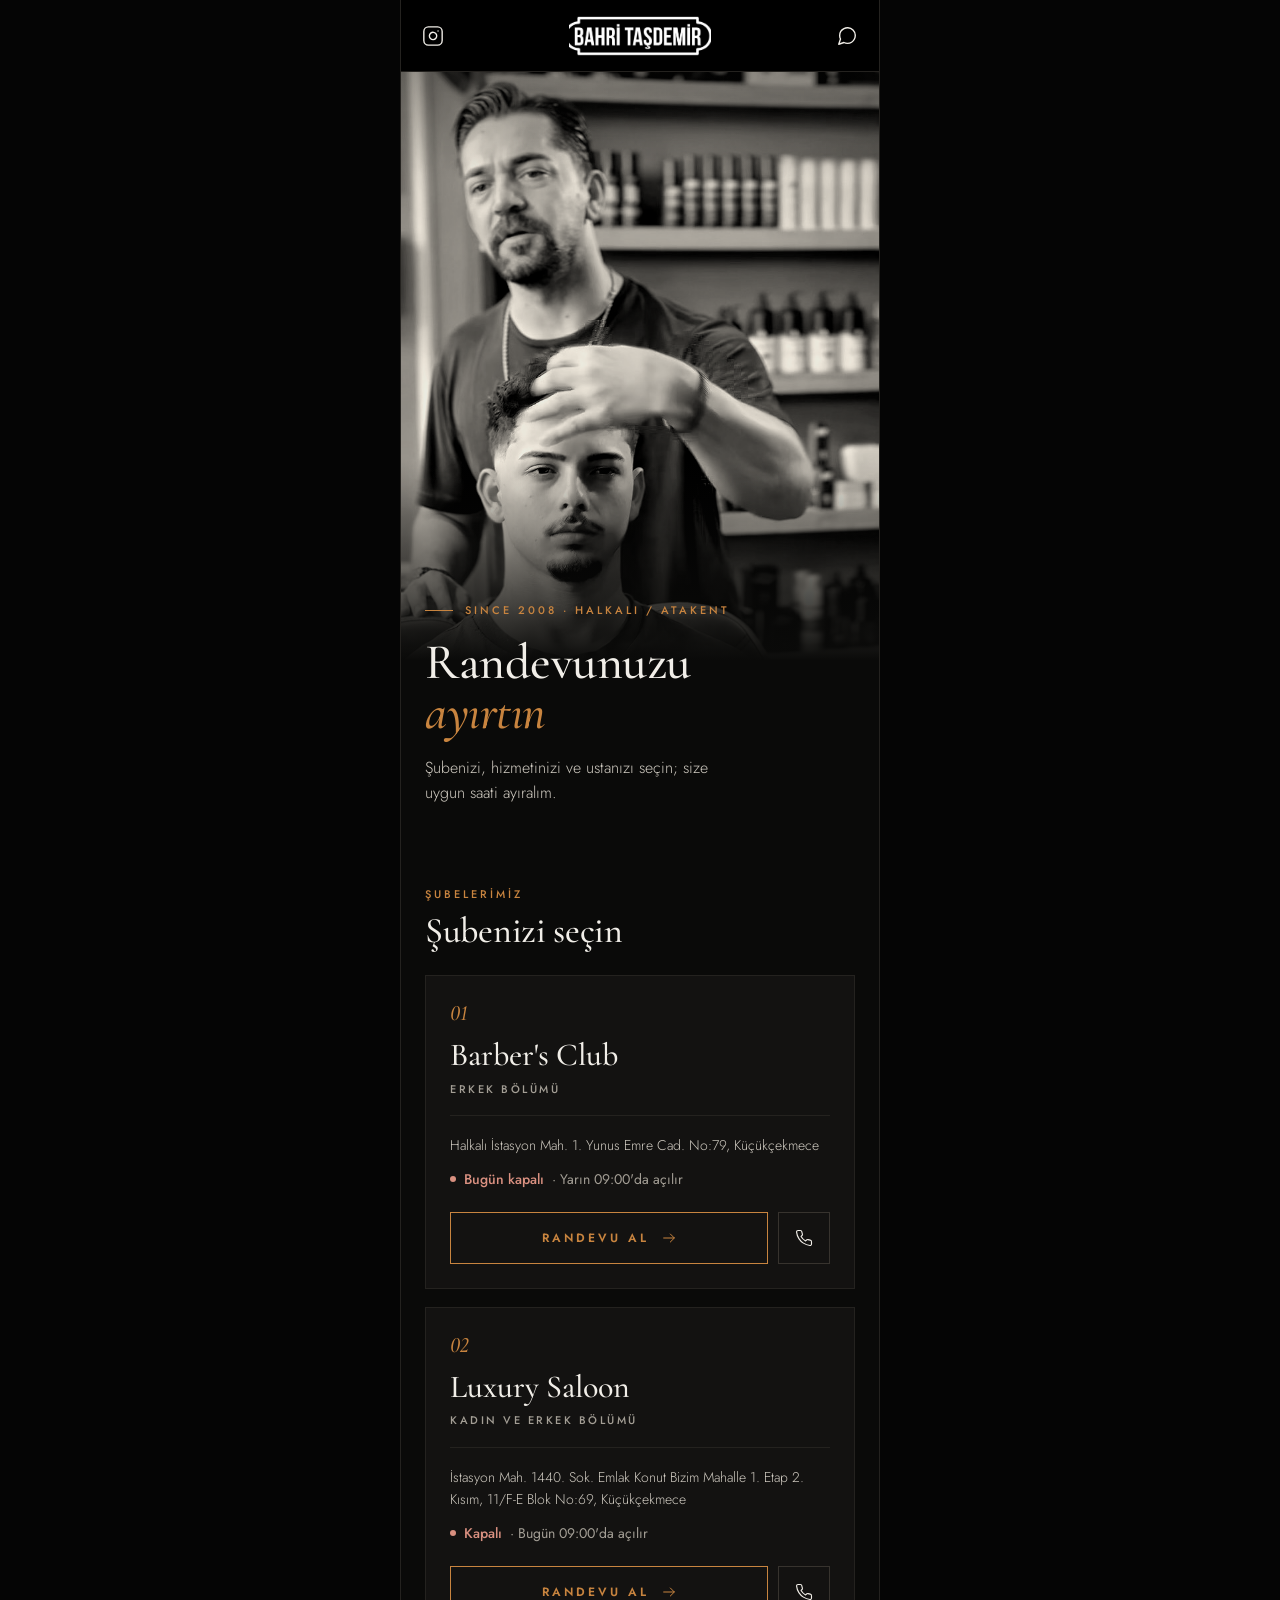
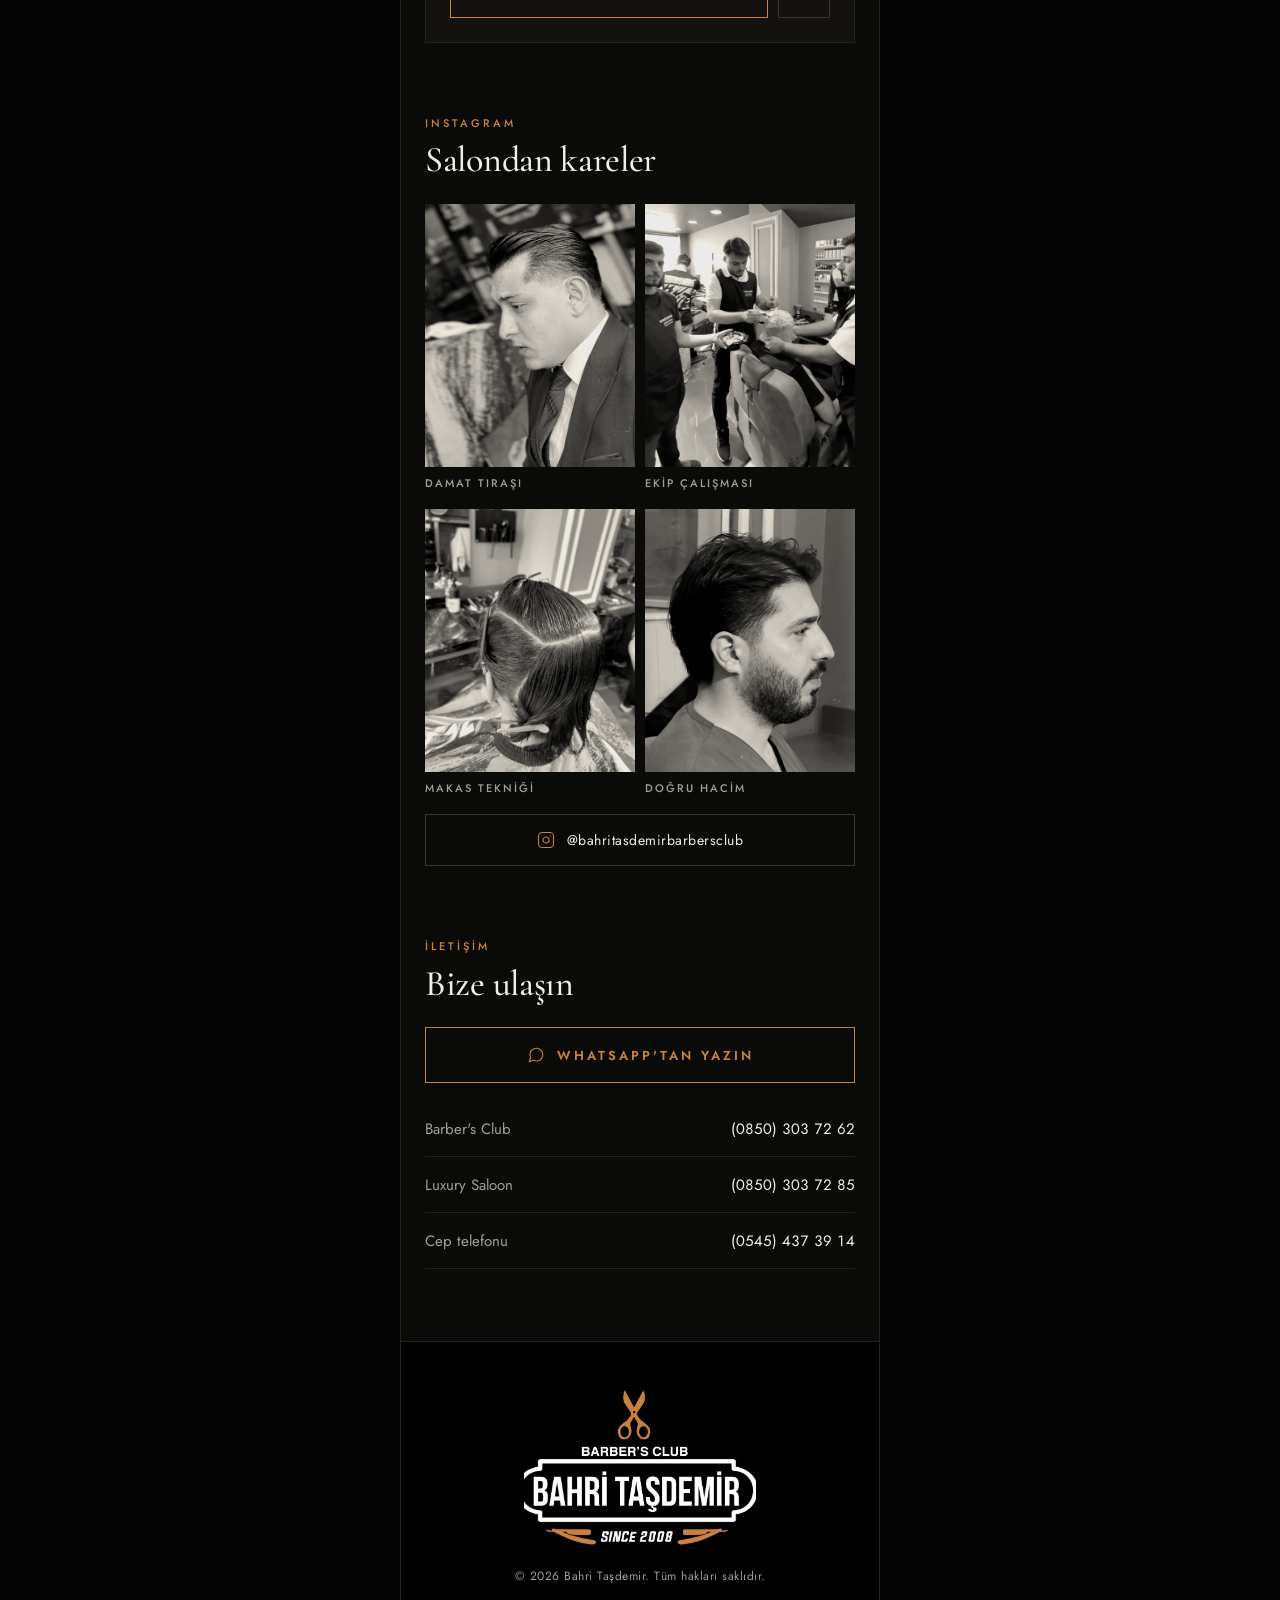
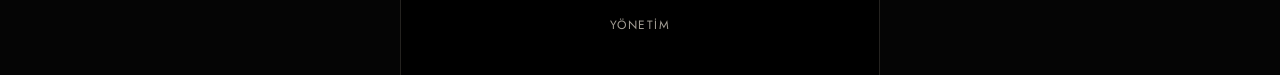
==== index.html @ e02f1b3c "Bahri Taşdemir randevu sitesi: ilk sürüm Ana sayfa, iki şube sayfası, randevu sayfası ve yönetim pan" ====
<!doctype html>
<html lang="tr">
<head>
<meta charset="utf-8">
<meta name="viewport" content="width=device-width, initial-scale=1, viewport-fit=cover">
<title>Bahri Taşdemir | Online randevu</title>
<meta name="description" content="Bahri Taşdemir Barber's Club ve Luxury Saloon. Küçükçekmece'de iki şube, online randevu.">
<meta name="theme-color" content="#000000">
<!-- Demo aşamasında arama motorlarına kapalı. Site müşteriye açılırken bu satırı silin. -->
<meta name="robots" content="noindex">
<link rel="icon" type="image/png" href="assets/img/icon-192.png">
<link rel="apple-touch-icon" href="assets/img/icon-192.png">
<link rel="preconnect" href="https://fonts.googleapis.com">
<link rel="preconnect" href="https://fonts.gstatic.com" crossorigin>
<link href="https://fonts.googleapis.com/css2?family=Cormorant+Garamond:ital,wght@0,500;0,600;1,500&amp;family=Jost:wght@300;400;500;600&amp;display=swap" rel="stylesheet">
<link rel="stylesheet" href="assets/site.css">
</head>
<body>
<div class="page">

  <header class="topbar">
    <a class="icon-btn" href="https://www.instagram.com/bahritasdemirbarbersclub/" target="_blank" rel="noopener" aria-label="Instagram'da Bahri Taşdemir">
      <svg width="22" height="22" viewBox="0 0 24 24" fill="none" stroke="currentColor" stroke-width="1.5" stroke-linecap="round" stroke-linejoin="round" aria-hidden="true"><rect x="2" y="2" width="20" height="20" rx="5" ry="5"/><path d="M16 11.37A4 4 0 1 1 12.63 8 4 4 0 0 1 16 11.37z"/><line x1="17.5" y1="6.5" x2="17.51" y2="6.5"/></svg>
    </a>
    <img src="assets/img/logo-header.png" alt="Bahri Taşdemir" width="143" height="40">
    <a class="icon-btn" href="https://wa.me/message/EVRYNRY2BHM4N1" target="_blank" rel="noopener" aria-label="WhatsApp'tan yazın">
      <svg width="22" height="22" viewBox="0 0 24 24" fill="none" stroke="currentColor" stroke-width="1.5" stroke-linecap="round" stroke-linejoin="round" aria-hidden="true"><path d="M21 11.5a8.38 8.38 0 0 1-.9 3.8 8.5 8.5 0 0 1-7.6 4.7 8.38 8.38 0 0 1-3.8-.9L3 21l1.9-5.7a8.38 8.38 0 0 1-.9-3.8 8.5 8.5 0 0 1 4.7-7.6 8.38 8.38 0 0 1 3.8-.9h.5a8.48 8.48 0 0 1 8 8v.5z"/></svg>
    </a>
  </header>

  <main>
    <section class="hero">
      <div class="hero-img">
        <img src="assets/img/hero.jpg" alt="Müşterisinin saçını şekillendiren usta" width="720" height="886">
      </div>
      <div class="hero-body">
        <div class="eyebrow line">SINCE 2008 · HALKALI / ATAKENT</div>
        <h1 class="h-hero">Randevunuzu<br><em>ayırtın</em></h1>
        <p class="lead">Şubenizi, hizmetinizi ve ustanızı seçin; size uygun saati ayıralım.</p>
      </div>
    </section>

    <section class="sec" id="subeler">
      <div class="sec-title">
        <div class="eyebrow">ŞUBELERİMİZ</div>
        <h2 class="h-sec">Şubenizi seçin</h2>
      </div>

      <article class="card">
        <span class="num">01</span>
        <h3>Barber's Club</h3>
        <div class="tag">ERKEK BÖLÜMÜ</div>
        <div class="sep" aria-hidden="true"></div>
        <p class="addr">Halkalı İstasyon Mah. 1. Yunus Emre Cad. No:79, Küçükçekmece</p>
        <div class="status" data-status="club"></div>
        <div class="actions">
          <a class="btn outline" href="barbers-club.html">RANDEVU AL
            <svg width="16" height="16" viewBox="0 0 24 24" fill="none" stroke="currentColor" stroke-width="1.5" stroke-linecap="round" stroke-linejoin="round" aria-hidden="true"><path d="M4 12h16M14 6l6 6-6 6"/></svg>
          </a>
          <a class="sq" href="tel:08503037262" aria-label="Barber's Club şubesini ara: 0850 303 72 62">
            <svg width="18" height="18" viewBox="0 0 24 24" fill="none" stroke="currentColor" stroke-width="1.5" stroke-linecap="round" stroke-linejoin="round" aria-hidden="true"><path d="M22 16.92v3a2 2 0 0 1-2.18 2 19.79 19.79 0 0 1-8.63-3.07 19.5 19.5 0 0 1-6-6 19.79 19.79 0 0 1-3.07-8.67A2 2 0 0 1 4.11 2h3a2 2 0 0 1 2 1.72c.127.96.361 1.903.7 2.81a2 2 0 0 1-.45 2.11L8.09 9.91a16 16 0 0 0 6 6l1.27-1.27a2 2 0 0 1 2.11-.45c.907.339 1.85.573 2.81.7A2 2 0 0 1 22 16.92z"/></svg>
          </a>
        </div>
      </article>

      <article class="card">
        <span class="num">02</span>
        <h3>Luxury Saloon</h3>
        <div class="tag">KADIN VE ERKEK BÖLÜMÜ</div>
        <div class="sep" aria-hidden="true"></div>
        <p class="addr">İstasyon Mah. 1440. Sok. Emlak Konut Bizim Mahalle 1. Etap 2. Kısım, 11/F-E Blok No:69, Küçükçekmece</p>
        <div class="status" data-status="luxury"></div>
        <div class="actions">
          <a class="btn outline" href="luxury-saloon.html">RANDEVU AL
            <svg width="16" height="16" viewBox="0 0 24 24" fill="none" stroke="currentColor" stroke-width="1.5" stroke-linecap="round" stroke-linejoin="round" aria-hidden="true"><path d="M4 12h16M14 6l6 6-6 6"/></svg>
          </a>
          <a class="sq" href="tel:08503037285" aria-label="Luxury Saloon şubesini ara: 0850 303 72 85">
            <svg width="18" height="18" viewBox="0 0 24 24" fill="none" stroke="currentColor" stroke-width="1.5" stroke-linecap="round" stroke-linejoin="round" aria-hidden="true"><path d="M22 16.92v3a2 2 0 0 1-2.18 2 19.79 19.79 0 0 1-8.63-3.07 19.5 19.5 0 0 1-6-6 19.79 19.79 0 0 1-3.07-8.67A2 2 0 0 1 4.11 2h3a2 2 0 0 1 2 1.72c.127.96.361 1.903.7 2.81a2 2 0 0 1-.45 2.11L8.09 9.91a16 16 0 0 0 6 6l1.27-1.27a2 2 0 0 1 2.11-.45c.907.339 1.85.573 2.81.7A2 2 0 0 1 22 16.92z"/></svg>
          </a>
        </div>
      </article>
    </section>

    <section class="sec">
      <div class="sec-title">
        <div class="eyebrow">INSTAGRAM</div>
        <h2 class="h-sec">Salondan kareler</h2>
      </div>
      <div class="grid2">
        <a class="shot" href="https://www.instagram.com/reel/DZzt28MskMU/" target="_blank" rel="noopener">
          <img src="assets/img/g-damat.jpg" alt="Damat tıraşı sonrası yandan görünüm" width="480" height="600" loading="lazy">
          <span>DAMAT TIRAŞI</span>
        </a>
        <a class="shot" href="https://www.instagram.com/reel/DaVrTZBszHU/" target="_blank" rel="noopener">
          <img src="assets/img/g-ekip.jpg" alt="Ekibin birlikte çalıştığı salon" width="520" height="650" loading="lazy">
          <span>EKİP ÇALIŞMASI</span>
        </a>
        <a class="shot" href="https://www.instagram.com/reel/DbORulQMRHV/" target="_blank" rel="noopener">
          <img src="assets/img/g-kesim.jpg" alt="Makas kesimi için bölümlere ayrılmış saç" width="520" height="650" loading="lazy">
          <span>MAKAS TEKNİĞİ</span>
        </a>
        <a class="shot" href="https://www.instagram.com/reel/DdPKCWbIPgX/" target="_blank" rel="noopener">
          <img src="assets/img/g-hacim.jpg" alt="Hacimli saç kesimi, yandan görünüm" width="520" height="650" loading="lazy">
          <span>DOĞRU HACİM</span>
        </a>
      </div>
      <a class="btn ghost" href="https://www.instagram.com/bahritasdemirbarbersclub/" target="_blank" rel="noopener">
        <svg width="18" height="18" viewBox="0 0 24 24" fill="none" stroke="currentColor" stroke-width="1.5" stroke-linecap="round" stroke-linejoin="round" aria-hidden="true"><rect x="2" y="2" width="20" height="20" rx="5" ry="5"/><path d="M16 11.37A4 4 0 1 1 12.63 8 4 4 0 0 1 16 11.37z"/><line x1="17.5" y1="6.5" x2="17.51" y2="6.5"/></svg>
        @bahritasdemirbarbersclub
      </a>
    </section>

    <section class="sec">
      <div class="sec-title">
        <div class="eyebrow">İLETİŞİM</div>
        <h2 class="h-sec">Bize ulaşın</h2>
      </div>
      <a class="btn outline" href="https://wa.me/message/EVRYNRY2BHM4N1" target="_blank" rel="noopener">
        <svg width="18" height="18" viewBox="0 0 24 24" fill="none" stroke="currentColor" stroke-width="1.5" stroke-linecap="round" stroke-linejoin="round" aria-hidden="true"><path d="M21 11.5a8.38 8.38 0 0 1-.9 3.8 8.5 8.5 0 0 1-7.6 4.7 8.38 8.38 0 0 1-3.8-.9L3 21l1.9-5.7a8.38 8.38 0 0 1-.9-3.8 8.5 8.5 0 0 1 4.7-7.6 8.38 8.38 0 0 1 3.8-.9h.5a8.48 8.48 0 0 1 8 8v.5z"/></svg>
        WHATSAPP'TAN YAZIN
      </a>
      <div class="list">
        <a href="tel:08503037262"><span>Barber's Club</span><span class="num-t">(0850) 303 72 62</span></a>
        <a href="tel:08503037285"><span>Luxury Saloon</span><span class="num-t">(0850) 303 72 85</span></a>
        <a href="tel:05454373914"><span>Cep telefonu</span><span class="num-t">(0545) 437 39 14</span></a>
      </div>
    </section>
  </main>

  <footer class="foot">
    <div class="foot-in">
      <img src="assets/img/logo-emblem.png" alt="Bahri Taşdemir Barber's Club, since 2008" width="232" height="163" loading="lazy">
      <small>© 2026 Bahri Taşdemir. Tüm hakları saklıdır.</small>
      <a class="admin" href="yonetim.html">YÖNETİM</a>
    </div>
  </footer>

</div>
<script src="assets/data.js"></script>
<script src="assets/app.js"></script>
<script>BTApp.home();</script>
</body>
</html>
---- assets/site.css ----
/* Bahri Taşdemir – ortak stil. Renkleri değiştirmek için yalnızca aşağıdaki değişkenlere dokunun. */
:root {
  --bg: #0A0A09;
  --surface: #131211;
  --surface2: #1A1917;
  --line: #24221F;
  --line2: #37332E;
  --row: #1C1B18;
  --dots: #5A544B;
  --field: #6B655C;
  --text: #F1EEE8;
  --head: #F1EEE8;
  --soft: #CFCAC0;
  --muted: #A39E95;
  --dim: #8A857C;
  --accent: #C8843F;
  --accent-hi: #DFA066;
  --on-accent: #120F0B;
  --open: #9CC5A1;
  --closed: #D99080;
  --serif: 'Cormorant Garamond', 'Times New Roman', serif;
  --sans: 'Jost', system-ui, -apple-system, 'Segoe UI', sans-serif;
}

/* Toz pembe: yalnızca Luxury Saloon'da Kadın bölümü seçiliyken. */
html[data-theme="rose"] {
  --line: #2C2426;
  --line2: #7A5E60;
  --row: #241D1E;
  --dots: #7A6163;
  --field: #8A6D6F;
  --text: #F0DFDD;
  --head: #EFD5D3;
  --soft: #DCCBC9;
  --muted: #B8A5A5;
  --accent: #D4A6A6;
  --accent-hi: #E6C2C1;
  --on-accent: #1A1213;
}

* { box-sizing: border-box; }
[hidden] { display: none !important; }
html { -webkit-text-size-adjust: 100%; }
body {
  margin: 0;
  background: #050505;
  color: var(--text);
  font-family: var(--sans);
  font-size: 16px;
  line-height: 1.5;
  -webkit-font-smoothing: antialiased;
}
a { color: var(--accent); text-decoration: none; }
a:hover { color: var(--accent-hi); }
img { display: block; max-width: 100%; height: auto; }
button, input { font-family: inherit; }
h1, h2, h3, p { margin: 0; }
h1, h2, h3 { font-family: var(--serif); font-weight: 500; color: var(--head); }
:focus-visible { outline: 2px solid var(--accent); outline-offset: 2px; }

.page {
  position: relative;
  max-width: 480px;
  min-height: 100vh;
  margin: 0 auto;
  background: var(--bg);
  display: flex;
  flex-direction: column;
}
.page.wide { max-width: 760px; }
@media (min-width: 481px) {
  .page { border-left: 1px solid var(--line); border-right: 1px solid var(--line); }
}
main { display: flex; flex-direction: column; flex-grow: 1; }

/* Üst çubuk */
.topbar {
  height: 72px;
  flex-shrink: 0;
  padding: 0 10px;
  background: #000;
  border-bottom: 1px solid #24221F;
  display: flex;
  align-items: center;
  justify-content: space-between;
}
.topbar img { height: 40px; width: auto; mix-blend-mode: screen; }
.icon-btn {
  width: 44px;
  height: 44px;
  display: flex;
  align-items: center;
  justify-content: center;
  color: #F1EEE8;
}
.icon-btn:hover { color: var(--accent); }

.demo {
  padding: 10px 24px;
  background: #16130F;
  border-bottom: 1px solid var(--line);
  font-size: 12px;
  line-height: 1.5;
  color: var(--soft);
}
.demo b { margin-right: 8px; font-size: 11px; font-weight: 600; letter-spacing: 2px; color: var(--accent); }

/* Yazı parçaları */
.eyebrow {
  display: flex;
  align-items: center;
  gap: 12px;
  font-size: 11px;
  font-weight: 500;
  letter-spacing: 3px;
  color: var(--accent);
}
.eyebrow.line::before { content: ""; width: 28px; height: 1px; background: var(--accent); }
.eyebrow.muted { color: var(--muted); }
.h-hero { font-size: 50px; line-height: 1; letter-spacing: -0.5px; }
.h-hero em { font-style: italic; color: var(--accent); }
.h-page { font-size: 52px; line-height: 1; letter-spacing: -0.8px; }
.h-sec { font-size: 36px; line-height: 1.08; letter-spacing: -0.3px; }
.h-sub { font-size: 30px; line-height: 1.1; letter-spacing: -0.3px; }
.lead { max-width: 320px; font-size: 16px; line-height: 1.6; font-weight: 300; color: var(--soft); }
.fine { font-size: 12px; line-height: 1.7; font-weight: 300; color: var(--muted); }
.hint { font-size: 13px; font-weight: 300; color: var(--muted); }
.num-t { font-variant-numeric: tabular-nums; }

/* Düğmeler */
.btn {
  height: 56px;
  padding: 0 20px;
  display: flex;
  align-items: center;
  justify-content: center;
  gap: 12px;
  border: 1px solid var(--accent);
  background: var(--accent);
  color: var(--on-accent);
  font-size: 13px;
  font-weight: 600;
  letter-spacing: 3px;
  text-align: center;
  cursor: pointer;
}
.btn:hover { color: var(--on-accent); background: var(--accent-hi); border-color: var(--accent-hi); }
.btn.outline { background: transparent; color: var(--accent); }
.btn.outline:hover { background: transparent; color: var(--accent-hi); }
.btn.ghost {
  height: 52px;
  background: transparent;
  border-color: var(--line2);
  color: var(--text);
  font-size: 14px;
  font-weight: 400;
  letter-spacing: 0.5px;
}
.btn.ghost:hover { background: transparent; border-color: var(--accent); color: var(--text); }
.btn.ghost svg { color: var(--accent); }
.btn:disabled { opacity: 0.5; cursor: not-allowed; }
.sq {
  width: 52px;
  height: 52px;
  flex-shrink: 0;
  border: 1px solid var(--line2);
  color: var(--text);
  display: flex;
  align-items: center;
  justify-content: center;
}

/* Bölümler */
.sec { padding: 72px 24px 0; display: flex; flex-direction: column; gap: 18px; }
.sec-title { display: flex; flex-direction: column; gap: 10px; padding-bottom: 6px; }
.block { padding: 52px 24px 0; display: flex; flex-direction: column; }
.block.rule { margin-top: 56px; border-top: 1px solid var(--line); }
.block.line { border-top: 1px solid var(--line); }
.block.flush { padding-left: 0; padding-right: 0; }
.block.flush > .in { padding: 0 24px; }

/* Ana sayfa: kapak */
.hero { display: flex; flex-direction: column; }
.hero-img { position: relative; }
.hero-img img {
  width: 100%;
  aspect-ratio: 390 / 480;
  object-fit: cover;
  object-position: 50% 0;
  filter: grayscale(1) sepia(0.2) contrast(1.06) brightness(0.92);
}
.hero-img::after {
  content: "";
  position: absolute;
  inset: 0 0 -1px 0;
  background: linear-gradient(180deg, rgba(10,10,9,0.3) 0%, rgba(10,10,9,0) 18%, rgba(10,10,9,0) 66%, rgba(10,10,9,0.6) 86%, #0A0A09 100%);
}
.hero-body {
  position: relative;
  margin-top: -58px;
  padding: 0 24px 8px;
  display: flex;
  flex-direction: column;
  gap: 18px;
}

/* Ana sayfa: şube kutuları */
.card {
  background: var(--surface);
  border: 1px solid var(--line);
  padding: 26px 24px 24px;
  display: flex;
  flex-direction: column;
}
.card .num {
  font-family: var(--serif);
  font-style: italic;
  font-weight: 500;
  font-size: 22px;
  line-height: 1;
  font-variant-numeric: lining-nums;
  color: var(--accent);
}
.card h3 { margin-top: 14px; font-size: 32px; line-height: 1.08; }
.card .tag { margin-top: 8px; font-size: 11px; font-weight: 500; letter-spacing: 2.5px; color: var(--muted); }
.card .sep { margin: 18px 0; height: 1px; background: var(--line); }
.card .addr { font-size: 14px; line-height: 1.6; font-weight: 300; color: var(--soft); }
.card .status { margin-top: 12px; }
.card .actions { margin-top: 22px; display: flex; gap: 10px; }
.card .actions .btn { flex: 1; height: 52px; font-size: 12px; }

.status { display: flex; align-items: center; gap: 8px; font-size: 14px; }
.status .dot { width: 6px; height: 6px; border-radius: 50%; background: currentColor; }
.status .st { font-weight: 500; }
.status.open .dot, .status.open .st { color: var(--open); }
.status.closed .dot, .status.closed .st { color: var(--closed); }
.status .detail { color: var(--muted); }

/* Fotoğraflar */
.grid2 { display: grid; grid-template-columns: repeat(2, minmax(0, 1fr)); gap: 18px 10px; }
.shot { display: flex; flex-direction: column; gap: 8px; font-size: 11px; font-weight: 500; letter-spacing: 2px; color: var(--muted); }
.shot:hover { color: var(--text); }
.shot img, .strip img {
  width: 100%;
  aspect-ratio: 4 / 5;
  object-fit: cover;
  filter: grayscale(1) sepia(0.2) contrast(1.06) brightness(0.92);
}
.strip { margin-top: 22px; display: flex; gap: 10px; overflow-x: auto; padding: 0 24px; scrollbar-width: none; }
.strip a { flex: 0 0 150px; }
.strip::-webkit-scrollbar, .tabs::-webkit-scrollbar, .days::-webkit-scrollbar { display: none; }

/* İletişim satırları */
.list { display: flex; flex-direction: column; }
.list a {
  min-height: 56px;
  display: flex;
  align-items: center;
  justify-content: space-between;
  gap: 12px;
  border-bottom: 1px solid var(--line);
  color: var(--text);
  font-size: 15px;
}
.list a span:first-child { color: var(--muted); }

/* Alt bilgi */
.foot { margin-top: auto; padding-top: 72px; }
.foot-in {
  background: #000;
  border-top: 1px solid #24221F;
  padding: 44px 24px 28px;
  display: flex;
  flex-direction: column;
  align-items: center;
  gap: 18px;
}
.foot-in img { width: 232px; mix-blend-mode: screen; }
.foot-in small { font-size: 12px; letter-spacing: 0.5px; color: #A39E95; }
.foot-in .admin { min-height: 44px; display: flex; align-items: center; font-size: 12px; letter-spacing: 1.5px; color: #A39E95; }
.foot-in .admin:hover { color: #C8843F; }

/* Şube sayfası: giriş */
.intro { padding: 48px 24px 44px; display: flex; flex-direction: column; }
.intro h1 { margin-top: 16px; }
.intro .status { margin-top: 18px; }
.intro .lead { margin-top: 14px; }
.intro.tight { padding-bottom: 0; }
.trio { margin-top: 30px; display: grid; grid-template-columns: repeat(3, minmax(0, 1fr)); gap: 10px; }
.trio a {
  height: 78px;
  border: 1px solid var(--line2);
  color: var(--text);
  display: flex;
  flex-direction: column;
  align-items: center;
  justify-content: center;
  gap: 10px;
  font-size: 11px;
  font-weight: 500;
  letter-spacing: 2px;
}
.trio a:hover { border-color: var(--accent); }
.trio svg { color: var(--accent); }

/* Fiyat listesi */
.sec-head { padding: 0 24px; display: flex; align-items: flex-end; justify-content: space-between; gap: 12px; }
.sec-head .titles { display: flex; flex-direction: column; gap: 10px; }
.seg { display: flex; flex-shrink: 0; border: 1px solid var(--line2); }
.seg button {
  height: 44px;
  padding: 0 16px;
  border: 0;
  background: transparent;
  color: var(--muted);
  font-size: 11px;
  font-weight: 600;
  letter-spacing: 2px;
  cursor: pointer;
}
.seg button[aria-pressed="true"] { background: var(--accent); color: var(--on-accent); }
.tabs {
  margin-top: 26px;
  display: flex;
  gap: 26px;
  overflow-x: auto;
  padding: 0 24px;
  border-bottom: 1px solid var(--line);
  scrollbar-width: none;
}
.tabs button {
  flex-shrink: 0;
  height: 46px;
  padding: 0;
  border: 0;
  border-bottom: 2px solid transparent;
  background: transparent;
  color: var(--muted);
  font-size: 12px;
  font-weight: 500;
  letter-spacing: 2px;
  white-space: nowrap;
  cursor: pointer;
}
.tabs button[aria-pressed="true"] { color: var(--accent); border-bottom-color: var(--accent); }
.menu { padding: 6px 24px 0; display: flex; flex-direction: column; }
.menu .row {
  width: 100%;
  min-height: 52px;
  padding: 6px 0;
  display: flex;
  align-items: center;
  gap: 10px;
  border: 0;
  background: transparent;
  color: var(--text);
  font-size: 16px;
  text-align: left;
  cursor: pointer;
}
.menu .name { max-width: 60%; line-height: 1.3; }
.menu .dots { flex: 1 1 16px; min-width: 16px; height: 1px; border-bottom: 1px dotted var(--dots); transform: translateY(5px); }
.menu .price { font-size: 15px; font-weight: 500; white-space: nowrap; font-variant-numeric: tabular-nums; color: var(--accent); }
.menu .price.ask { color: var(--muted); }
.menu .box {
  width: 22px;
  height: 22px;
  flex-shrink: 0;
  border: 1px solid var(--field);
  display: flex;
  align-items: center;
  justify-content: center;
  color: var(--on-accent);
}
.menu .box svg { display: none; }
.menu .row[aria-pressed="true"] .box { background: var(--accent); border-color: var(--accent); }
.menu .row[aria-pressed="true"] .box svg { display: block; }
.menu .row[aria-pressed="true"] .name { font-weight: 500; }

/* Adres ve saatler */
.addr-big {
  margin-top: 14px;
  font-family: var(--serif);
  font-weight: 500;
  font-size: 24px;
  line-height: 1.3;
  font-variant-numeric: lining-nums;
  color: var(--head);
}
.links { margin-top: 10px; display: flex; flex-wrap: wrap; gap: 0 28px; }
.link { min-height: 44px; display: inline-flex; align-items: center; gap: 8px; font-size: 12px; font-weight: 500; letter-spacing: 2px; color: var(--accent); }
.link.plain { font-size: 14px; font-weight: 400; letter-spacing: 0.5px; }
.hours { margin-top: 8px; display: flex; flex-direction: column; }
.hours div {
  height: 46px;
  display: flex;
  align-items: center;
  justify-content: space-between;
  border-bottom: 1px solid var(--row);
  font-size: 15px;
  color: var(--muted);
}
.hours .today { color: var(--text); font-weight: 500; }
.hours .badge { margin-left: 10px; font-size: 10px; font-weight: 600; letter-spacing: 2px; color: var(--accent); }
.hours .off { color: var(--closed); }

.other { margin-top: 48px; padding: 0 24px; }
.other a {
  padding: 22px 0;
  border-top: 1px solid var(--line);
  border-bottom: 1px solid var(--line);
  display: flex;
  align-items: center;
  justify-content: space-between;
  gap: 12px;
  color: var(--head);
}
.other .t { display: flex; flex-direction: column; gap: 8px; }
.other .n { font-family: var(--serif); font-weight: 500; font-size: 28px; line-height: 1.1; }
.other svg { color: var(--accent); }

.spacer { height: 44px; flex-shrink: 0; }
.cta {
  margin-top: auto;
  position: sticky;
  bottom: 0;
  z-index: 5;
  padding: 12px 24px calc(16px + env(safe-area-inset-bottom));
  background: var(--bg);
  border-top: 1px solid var(--line);
}

/* Randevu sayfası */
.step { padding: 44px 24px 0; display: flex; flex-direction: column; }
.step.flush { padding-left: 0; padding-right: 0; }
.step.flush .step-head, .step.flush > .hint { margin-left: 24px; margin-right: 24px; }
.step-head { min-height: 44px; display: flex; align-items: center; gap: 14px; border-bottom: 1px solid var(--line); }
.step-head .n {
  font-family: var(--serif);
  font-style: italic;
  font-weight: 500;
  font-size: 24px;
  line-height: 1;
  font-variant-numeric: lining-nums;
  color: var(--accent);
}
.step-head h2 { flex: 1; font-family: var(--sans); font-size: 12px; font-weight: 500; letter-spacing: 3px; color: var(--text); }
.step .seg { align-self: flex-start; margin-top: 16px; }
.step .tabs { margin: 12px -24px 0; }
.step .menu { padding: 6px 0 0; }
.chips { margin-top: 14px; display: flex; flex-wrap: wrap; gap: 8px; }
.chip {
  min-height: 44px;
  padding: 0 10px 0 14px;
  display: inline-flex;
  align-items: center;
  gap: 8px;
  border: 1px solid var(--accent);
  background: transparent;
  color: var(--accent);
  font-size: 14px;
  cursor: pointer;
}
.staff { margin-top: 16px; display: grid; grid-template-columns: repeat(2, minmax(0, 1fr)); gap: 8px; }
.staff button {
  height: 62px;
  padding: 0 12px;
  display: flex;
  align-items: center;
  gap: 10px;
  border: 1px solid var(--line2);
  background: transparent;
  color: var(--text);
  font-size: 14px;
  line-height: 1.25;
  text-align: left;
  cursor: pointer;
}
.staff .av {
  width: 34px;
  height: 34px;
  flex-shrink: 0;
  border-radius: 50%;
  display: flex;
  align-items: center;
  justify-content: center;
  border: 1px solid var(--line2);
  color: var(--muted);
  font-family: var(--serif);
  font-weight: 600;
  font-size: 15px;
}
.staff button[aria-pressed="true"] { border-color: var(--accent); background: var(--surface2); }
.staff button[aria-pressed="true"] .av { border-color: var(--accent); color: var(--accent); }
.days { margin-top: 16px; display: flex; gap: 8px; overflow-x: auto; padding: 0 24px 4px; scrollbar-width: none; }
.days button {
  flex: 0 0 62px;
  height: 88px;
  padding: 0;
  display: flex;
  flex-direction: column;
  align-items: center;
  justify-content: center;
  gap: 5px;
  border: 1px solid var(--line2);
  background: transparent;
  color: var(--text);
  cursor: pointer;
}
.days .dow { font-size: 10px; font-weight: 500; letter-spacing: 1.5px; }
.days .num { font-family: var(--serif); font-weight: 600; font-size: 28px; line-height: 1; font-variant-numeric: lining-nums; }
.days .mon { font-size: 10px; letter-spacing: 1px; }
.days button[aria-pressed="true"] { background: var(--accent); border-color: var(--accent); color: var(--on-accent); }
.days button:disabled { border-color: var(--line); color: var(--dim); cursor: not-allowed; }
.days button:disabled .num { text-decoration: line-through; }
.slots { margin-top: 16px; display: grid; grid-template-columns: repeat(4, minmax(0, 1fr)); gap: 8px; }
.slots button {
  height: 48px;
  padding: 0;
  border: 1px solid var(--line2);
  background: transparent;
  color: var(--text);
  font-size: 15px;
  font-weight: 500;
  font-variant-numeric: tabular-nums;
  cursor: pointer;
}
.slots button[aria-pressed="true"] { background: var(--accent); border-color: var(--accent); color: var(--on-accent); }
.slots button:disabled { border-color: var(--line); color: var(--dim); text-decoration: line-through; cursor: not-allowed; }
.step > .hint { margin-top: 12px; }
.fields { margin-top: 22px; display: flex; flex-direction: column; gap: 22px; }
.field { display: flex; flex-direction: column; gap: 4px; }
.field label { font-size: 11px; font-weight: 500; letter-spacing: 2px; color: var(--muted); }
.field input {
  height: 46px;
  padding: 0;
  background: transparent;
  border: 0;
  border-bottom: 1px solid var(--field);
  border-radius: 0;
  color: var(--text);
  font-size: 17px;
}
.field input:focus { outline: 0; border-bottom: 2px solid var(--accent); }
.finish { margin-top: auto; padding: 52px 24px 32px; display: flex; flex-direction: column; gap: 16px; }
.sum { border: 1px solid var(--line2); padding: 24px 22px; display: flex; flex-direction: column; gap: 12px; }
.sum .r { display: flex; justify-content: space-between; gap: 16px; font-size: 14px; }
.sum .r span:first-child { flex-shrink: 0; color: var(--muted); }
.sum .r span:last-child { text-align: right; }
.sum .tot {
  margin-top: 6px;
  padding-top: 16px;
  border-top: 1px solid var(--line);
  display: flex;
  align-items: baseline;
  justify-content: space-between;
  gap: 16px;
}
.sum .tot .v {
  font-family: var(--serif);
  font-weight: 600;
  font-size: 34px;
  line-height: 1.05;
  font-variant-numeric: lining-nums;
  color: var(--accent);
  text-align: right;
}
.sum .tot .v small { display: block; margin-top: 6px; font-family: var(--sans); font-size: 12px; font-weight: 300; line-height: 1.4; color: var(--muted); }
.alert { padding: 12px 14px; border: 1px solid var(--closed); color: var(--closed); font-size: 14px; }
.done { margin: 48px 24px 0; border: 1px solid var(--accent); padding: 28px 22px; display: flex; flex-direction: column; gap: 14px; }
.done h2 { font-size: 34px; line-height: 1.08; }
.done .sum { border: 0; padding: 0; }

/* Yönetim paneli */
.adm { padding: 44px 24px 64px; display: flex; flex-direction: column; }
.adm h1 { margin-top: 16px; }
.tiles { margin-top: 28px; display: grid; grid-template-columns: repeat(3, minmax(0, 1fr)); gap: 10px; }
.tile { border: 1px solid var(--line2); padding: 16px 14px; display: flex; flex-direction: column; gap: 8px; }
.tile .v { font-family: var(--serif); font-weight: 600; font-size: 36px; line-height: 1; font-variant-numeric: lining-nums; color: var(--accent); }
.tile .k { font-size: 10px; font-weight: 500; letter-spacing: 2px; color: var(--muted); }
.adm .seg { margin-top: 28px; align-self: flex-start; max-width: 100%; }
.adm .seg button { padding: 0 11px; letter-spacing: 1.5px; }
.adm .tabs { margin: 14px -24px 0; gap: 20px; }
.adm .tabs button { letter-spacing: 1.5px; }
.search { margin-top: 18px; }
.adm form.fields { margin-top: 32px; }
.adm form .btn { width: 100%; margin-top: 6px; }
.adm > .alert { margin-top: 18px; }
.note { padding: 12px 14px; border: 1px solid var(--line2); color: var(--soft); font-size: 14px; line-height: 1.5; }
.textbtn {
  align-self: flex-start;
  min-height: 44px;
  padding: 0;
  border: 0;
  background: transparent;
  color: var(--accent);
  font-size: 14px;
  letter-spacing: 0.5px;
  cursor: pointer;
}
.textbtn:hover { color: var(--accent-hi); }
.textbtn:disabled { opacity: 0.5; cursor: not-allowed; }
.account { margin-top: 40px; padding-top: 20px; border-top: 1px solid var(--line); display: flex; flex-wrap: wrap; align-items: center; gap: 10px; }
.account span { flex: 1 1 160px; min-width: 0; font-size: 13px; color: var(--muted); overflow-wrap: anywhere; }
.day-head {
  margin-top: 34px;
  padding-bottom: 10px;
  border-bottom: 1px solid var(--line2);
  display: flex;
  align-items: baseline;
  justify-content: space-between;
  gap: 12px;
}
.day-head h2 { font-size: 24px; line-height: 1.15; }
.day-head span { flex-shrink: 0; white-space: nowrap; font-size: 12px; letter-spacing: 1px; color: var(--muted); }
.appt { padding: 18px 0; border-bottom: 1px solid var(--line); display: grid; grid-template-columns: 68px minmax(0, 1fr); gap: 0 12px; }
.appt .time { font-family: var(--serif); font-weight: 600; font-size: 28px; line-height: 1.05; font-variant-numeric: lining-nums; color: var(--accent); }
.appt .body { display: flex; flex-direction: column; gap: 4px; min-width: 0; }
.appt .top { display: flex; align-items: center; justify-content: space-between; gap: 10px; }
.appt .who { font-size: 18px; font-weight: 500; line-height: 1.25; overflow-wrap: anywhere; }
.appt .tel { align-self: flex-start; min-height: 32px; display: inline-flex; align-items: center; gap: 8px; font-size: 16px; font-variant-numeric: tabular-nums; }
.appt .meta { font-size: 14px; line-height: 1.5; font-weight: 300; color: var(--soft); }
.appt .acts { margin-top: 10px; display: flex; flex-wrap: wrap; gap: 8px; }
.mini {
  height: 44px;
  padding: 0 14px;
  border: 1px solid var(--line2);
  background: transparent;
  color: var(--text);
  font-size: 11px;
  font-weight: 500;
  letter-spacing: 1.5px;
  cursor: pointer;
}
.mini:hover { border-color: var(--accent); }
.mini.danger { color: var(--closed); }
.pill { flex-shrink: 0; height: 22px; padding: 0 8px; display: inline-flex; align-items: center; border: 1px solid currentColor; font-size: 10px; font-weight: 600; letter-spacing: 1.5px; }
.pill.yeni { color: var(--accent); }
.pill.tamam { color: var(--open); }
.pill.iptal { color: var(--closed); }
.appt.iptal .time, .appt.iptal .who { color: var(--dim); text-decoration: line-through; }
.empty { padding: 56px 0 8px; display: flex; flex-direction: column; align-items: center; gap: 18px; text-align: center; color: var(--muted); font-weight: 300; }

@media (prefers-reduced-motion: no-preference) {
  .btn, .trio a, .mini, .icon-btn, .shot { transition: color 0.2s ease, background-color 0.2s ease, border-color 0.2s ease; }
}
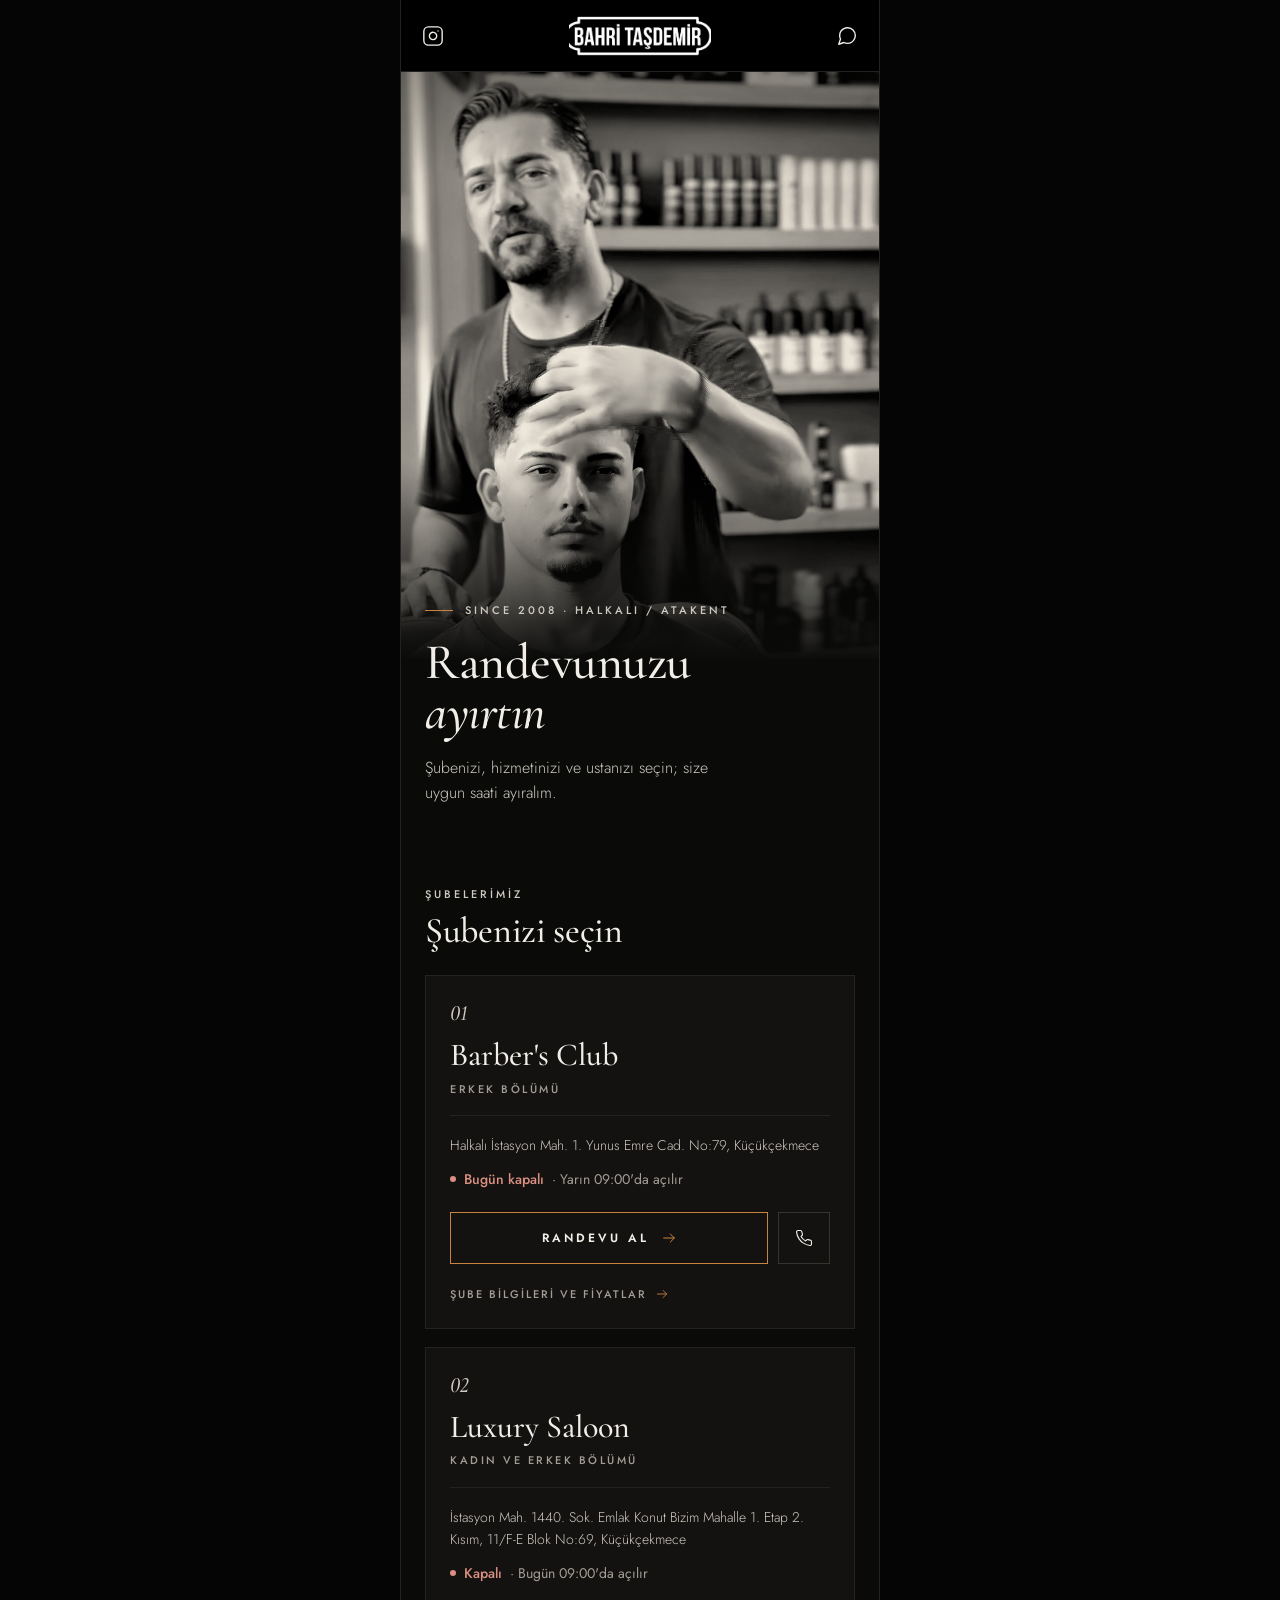
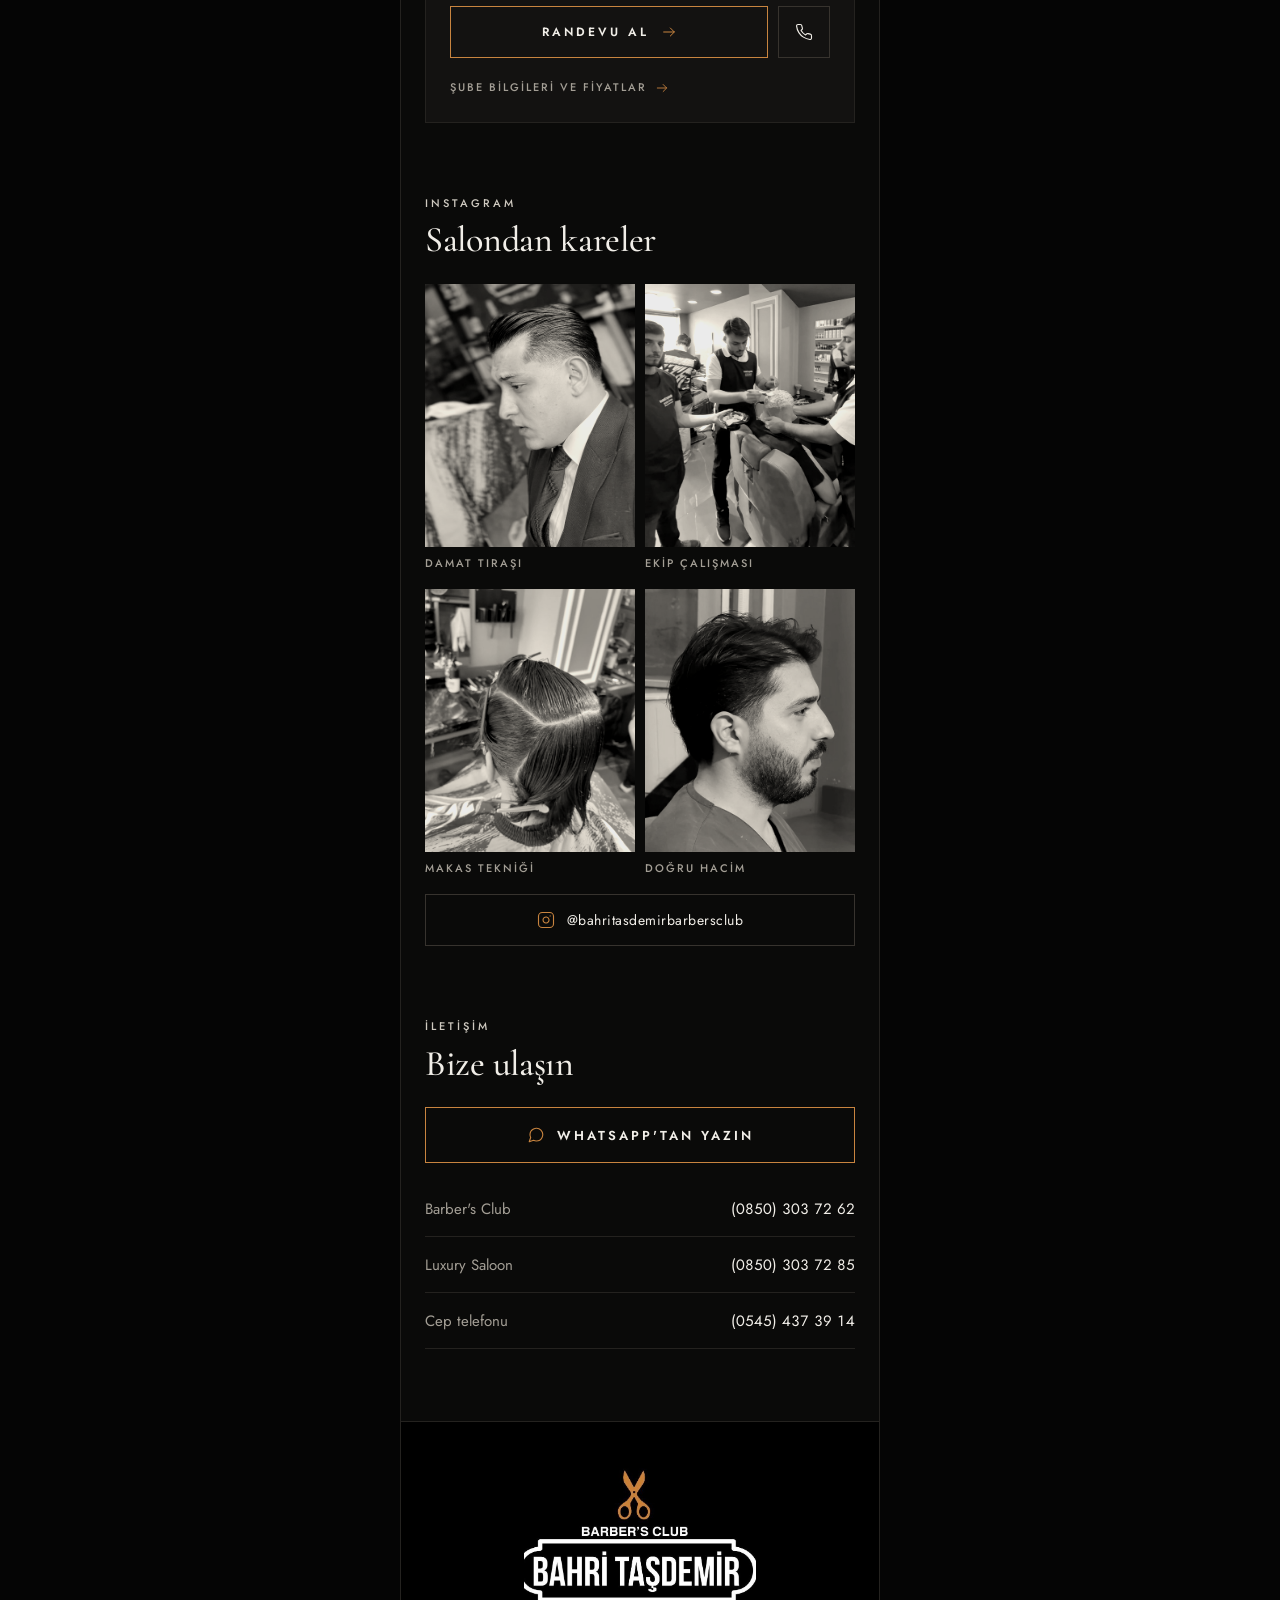
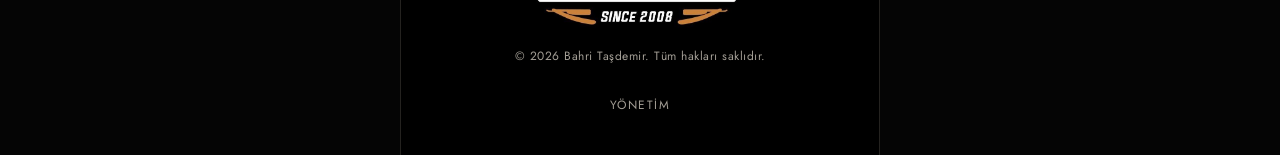
==== commit d77ab7f7: "Panel açık görünüm ve usta sayfaları, Randevu al doğrudan hizmet seçimine - Yönetim paneli açık renk" ====
--- a/index.html
+++ b/index.html
@@ -13,7 +13,7 @@
 <link rel="preconnect" href="https://fonts.googleapis.com">
 <link rel="preconnect" href="https://fonts.gstatic.com" crossorigin>
 <link href="https://fonts.googleapis.com/css2?family=Cormorant+Garamond:ital,wght@0,500;0,600;1,500&amp;family=Jost:wght@300;400;500;600&amp;display=swap" rel="stylesheet">
-<link rel="stylesheet" href="assets/site.css">
+<link rel="stylesheet" href="assets/site.css?v=2">
 </head>
 <body>
 <div class="page">
@@ -54,13 +54,16 @@
         <p class="addr">Halkalı İstasyon Mah. 1. Yunus Emre Cad. No:79, Küçükçekmece</p>
         <div class="status" data-status="club"></div>
         <div class="actions">
-          <a class="btn outline" href="barbers-club.html">RANDEVU AL
+          <a class="btn outline" href="randevu.html?sube=club">RANDEVU AL
             <svg width="16" height="16" viewBox="0 0 24 24" fill="none" stroke="currentColor" stroke-width="1.5" stroke-linecap="round" stroke-linejoin="round" aria-hidden="true"><path d="M4 12h16M14 6l6 6-6 6"/></svg>
           </a>
           <a class="sq" href="tel:08503037262" aria-label="Barber's Club şubesini ara: 0850 303 72 62">
             <svg width="18" height="18" viewBox="0 0 24 24" fill="none" stroke="currentColor" stroke-width="1.5" stroke-linecap="round" stroke-linejoin="round" aria-hidden="true"><path d="M22 16.92v3a2 2 0 0 1-2.18 2 19.79 19.79 0 0 1-8.63-3.07 19.5 19.5 0 0 1-6-6 19.79 19.79 0 0 1-3.07-8.67A2 2 0 0 1 4.11 2h3a2 2 0 0 1 2 1.72c.127.96.361 1.903.7 2.81a2 2 0 0 1-.45 2.11L8.09 9.91a16 16 0 0 0 6 6l1.27-1.27a2 2 0 0 1 2.11-.45c.907.339 1.85.573 2.81.7A2 2 0 0 1 22 16.92z"/></svg>
           </a>
         </div>
+        <a class="more" href="barbers-club.html">ŞUBE BİLGİLERİ VE FİYATLAR
+          <svg width="14" height="14" viewBox="0 0 24 24" fill="none" stroke="currentColor" stroke-width="1.5" stroke-linecap="round" stroke-linejoin="round" aria-hidden="true"><path d="M4 12h16M14 6l6 6-6 6"/></svg>
+        </a>
       </article>
 
       <article class="card">
@@ -71,13 +74,16 @@
         <p class="addr">İstasyon Mah. 1440. Sok. Emlak Konut Bizim Mahalle 1. Etap 2. Kısım, 11/F-E Blok No:69, Küçükçekmece</p>
         <div class="status" data-status="luxury"></div>
         <div class="actions">
-          <a class="btn outline" href="luxury-saloon.html">RANDEVU AL
+          <a class="btn outline" href="randevu.html?sube=luxury">RANDEVU AL
             <svg width="16" height="16" viewBox="0 0 24 24" fill="none" stroke="currentColor" stroke-width="1.5" stroke-linecap="round" stroke-linejoin="round" aria-hidden="true"><path d="M4 12h16M14 6l6 6-6 6"/></svg>
           </a>
           <a class="sq" href="tel:08503037285" aria-label="Luxury Saloon şubesini ara: 0850 303 72 85">
             <svg width="18" height="18" viewBox="0 0 24 24" fill="none" stroke="currentColor" stroke-width="1.5" stroke-linecap="round" stroke-linejoin="round" aria-hidden="true"><path d="M22 16.92v3a2 2 0 0 1-2.18 2 19.79 19.79 0 0 1-8.63-3.07 19.5 19.5 0 0 1-6-6 19.79 19.79 0 0 1-3.07-8.67A2 2 0 0 1 4.11 2h3a2 2 0 0 1 2 1.72c.127.96.361 1.903.7 2.81a2 2 0 0 1-.45 2.11L8.09 9.91a16 16 0 0 0 6 6l1.27-1.27a2 2 0 0 1 2.11-.45c.907.339 1.85.573 2.81.7A2 2 0 0 1 22 16.92z"/></svg>
           </a>
         </div>
+        <a class="more" href="luxury-saloon.html">ŞUBE BİLGİLERİ VE FİYATLAR
+          <svg width="14" height="14" viewBox="0 0 24 24" fill="none" stroke="currentColor" stroke-width="1.5" stroke-linecap="round" stroke-linejoin="round" aria-hidden="true"><path d="M4 12h16M14 6l6 6-6 6"/></svg>
+        </a>
       </article>
     </section>
 
@@ -136,8 +142,8 @@
   </footer>
 
 </div>
-<script src="assets/data.js"></script>
-<script src="assets/app.js"></script>
+<script src="assets/data.js?v=2"></script>
+<script src="assets/app.js?v=2"></script>
 <script>BTApp.home();</script>
 </body>
 </html>
--- a/assets/site.css
+++ b/assets/site.css
@@ -18,6 +18,10 @@
   --on-accent: #120F0B;
   --open: #9CC5A1;
   --closed: #D99080;
+  /* Yazılar beyaz kalır; bakır yalnızca düğme, çizgi, simge ve seçili öğelerde kullanılır. */
+  --label: #CFCAC0;  /* küçük başlıklar ve sıra numaraları */
+  --hi: #F1EEE8;     /* fiyat, toplam, seçili sekme yazısı */
+  --wait: #C8843F;   /* yönetim panelinde "bekliyor" etiketi */
   --serif: 'Cormorant Garamond', 'Times New Roman', serif;
   --sans: 'Jost', system-ui, -apple-system, 'Segoe UI', sans-serif;
 }
@@ -36,6 +40,8 @@
   --accent: #D4A6A6;
   --accent-hi: #E6C2C1;
   --on-accent: #1A1213;
+  --label: #D4A6A6;
+  --hi: #D4A6A6;
 }
 
 * { box-sizing: border-box; }
@@ -94,6 +100,7 @@
   color: #F1EEE8;
 }
 .icon-btn:hover { color: var(--accent); }
+button.icon-btn { padding: 0; border: 0; background: transparent; cursor: pointer; }
 
 .demo {
   padding: 10px 24px;
@@ -113,12 +120,12 @@
   font-size: 11px;
   font-weight: 500;
   letter-spacing: 3px;
-  color: var(--accent);
+  color: var(--label);
 }
 .eyebrow.line::before { content: ""; width: 28px; height: 1px; background: var(--accent); }
 .eyebrow.muted { color: var(--muted); }
 .h-hero { font-size: 50px; line-height: 1; letter-spacing: -0.5px; }
-.h-hero em { font-style: italic; color: var(--accent); }
+.h-hero em { font-style: italic; }
 .h-page { font-size: 52px; line-height: 1; letter-spacing: -0.8px; }
 .h-sec { font-size: 36px; line-height: 1.08; letter-spacing: -0.3px; }
 .h-sub { font-size: 30px; line-height: 1.1; letter-spacing: -0.3px; }
@@ -145,8 +152,9 @@
   cursor: pointer;
 }
 .btn:hover { color: var(--on-accent); background: var(--accent-hi); border-color: var(--accent-hi); }
-.btn.outline { background: transparent; color: var(--accent); }
-.btn.outline:hover { background: transparent; color: var(--accent-hi); }
+.btn.outline { background: transparent; color: var(--hi); }
+.btn.outline:hover { background: transparent; color: var(--hi); }
+.btn.outline svg { color: var(--accent); }
 .btn.ghost {
   height: 52px;
   background: transparent;
@@ -219,7 +227,7 @@
   font-size: 22px;
   line-height: 1;
   font-variant-numeric: lining-nums;
-  color: var(--accent);
+  color: var(--label);
 }
 .card h3 { margin-top: 14px; font-size: 32px; line-height: 1.08; }
 .card .tag { margin-top: 8px; font-size: 11px; font-weight: 500; letter-spacing: 2.5px; color: var(--muted); }
@@ -228,6 +236,20 @@
 .card .status { margin-top: 12px; }
 .card .actions { margin-top: 22px; display: flex; gap: 10px; }
 .card .actions .btn { flex: 1; height: 52px; font-size: 12px; }
+.card .more {
+  align-self: flex-start;
+  margin: 8px 0 -12px;
+  min-height: 44px;
+  display: inline-flex;
+  align-items: center;
+  gap: 8px;
+  font-size: 11px;
+  font-weight: 500;
+  letter-spacing: 2px;
+  color: var(--muted);
+}
+.card .more:hover { color: var(--text); }
+.card .more svg { color: var(--accent); }
 
 .status { display: flex; align-items: center; gap: 8px; font-size: 14px; }
 .status .dot { width: 6px; height: 6px; border-radius: 50%; background: currentColor; }
@@ -342,7 +364,7 @@
   white-space: nowrap;
   cursor: pointer;
 }
-.tabs button[aria-pressed="true"] { color: var(--accent); border-bottom-color: var(--accent); }
+.tabs button[aria-pressed="true"] { color: var(--hi); border-bottom-color: var(--accent); }
 .menu { padding: 6px 24px 0; display: flex; flex-direction: column; }
 .menu .row {
   width: 100%;
@@ -360,7 +382,7 @@
 }
 .menu .name { max-width: 60%; line-height: 1.3; }
 .menu .dots { flex: 1 1 16px; min-width: 16px; height: 1px; border-bottom: 1px dotted var(--dots); transform: translateY(5px); }
-.menu .price { font-size: 15px; font-weight: 500; white-space: nowrap; font-variant-numeric: tabular-nums; color: var(--accent); }
+.menu .price { font-size: 15px; font-weight: 500; white-space: nowrap; font-variant-numeric: tabular-nums; color: var(--hi); }
 .menu .price.ask { color: var(--muted); }
 .menu .box {
   width: 22px;
@@ -388,7 +410,9 @@
   color: var(--head);
 }
 .links { margin-top: 10px; display: flex; flex-wrap: wrap; gap: 0 28px; }
-.link { min-height: 44px; display: inline-flex; align-items: center; gap: 8px; font-size: 12px; font-weight: 500; letter-spacing: 2px; color: var(--accent); }
+.link { min-height: 44px; display: inline-flex; align-items: center; gap: 8px; font-size: 12px; font-weight: 500; letter-spacing: 2px; color: var(--hi); }
+.link:hover { color: var(--hi); }
+.link svg { color: var(--accent); }
 .link.plain { font-size: 14px; font-weight: 400; letter-spacing: 0.5px; }
 .hours { margin-top: 8px; display: flex; flex-direction: column; }
 .hours div {
@@ -401,7 +425,7 @@
   color: var(--muted);
 }
 .hours .today { color: var(--text); font-weight: 500; }
-.hours .badge { margin-left: 10px; font-size: 10px; font-weight: 600; letter-spacing: 2px; color: var(--accent); }
+.hours .badge { margin-left: 10px; font-size: 10px; font-weight: 600; letter-spacing: 2px; color: var(--label); }
 .hours .off { color: var(--closed); }
 
 .other { margin-top: 48px; padding: 0 24px; }
@@ -442,7 +466,7 @@
   font-size: 24px;
   line-height: 1;
   font-variant-numeric: lining-nums;
-  color: var(--accent);
+  color: var(--label);
 }
 .step-head h2 { flex: 1; font-family: var(--sans); font-size: 12px; font-weight: 500; letter-spacing: 3px; color: var(--text); }
 .step .seg { align-self: flex-start; margin-top: 16px; }
@@ -457,10 +481,11 @@
   gap: 8px;
   border: 1px solid var(--accent);
   background: transparent;
-  color: var(--accent);
+  color: var(--hi);
   font-size: 14px;
   cursor: pointer;
 }
+.chip svg { color: var(--accent); }
 .staff { margin-top: 16px; display: grid; grid-template-columns: repeat(2, minmax(0, 1fr)); gap: 8px; }
 .staff button {
   height: 62px;
@@ -491,7 +516,7 @@
   font-size: 15px;
 }
 .staff button[aria-pressed="true"] { border-color: var(--accent); background: var(--surface2); }
-.staff button[aria-pressed="true"] .av { border-color: var(--accent); color: var(--accent); }
+.staff button[aria-pressed="true"] .av { border-color: var(--accent); color: var(--hi); }
 .days { margin-top: 16px; display: flex; gap: 8px; overflow-x: auto; padding: 0 24px 4px; scrollbar-width: none; }
 .days button {
   flex: 0 0 62px;
@@ -562,7 +587,7 @@
   font-size: 34px;
   line-height: 1.05;
   font-variant-numeric: lining-nums;
-  color: var(--accent);
+  color: var(--hi);
   text-align: right;
 }
 .sum .tot .v small { display: block; margin-top: 6px; font-family: var(--sans); font-size: 12px; font-weight: 300; line-height: 1.4; color: var(--muted); }
@@ -571,19 +596,64 @@
 .done h2 { font-size: 34px; line-height: 1.08; }
 .done .sum { border: 0; padding: 0; }
 
-/* Yönetim paneli */
-.adm { padding: 44px 24px 64px; display: flex; flex-direction: column; }
-.adm h1 { margin-top: 16px; }
-.tiles { margin-top: 28px; display: grid; grid-template-columns: repeat(3, minmax(0, 1fr)); gap: 10px; }
-.tile { border: 1px solid var(--line2); padding: 16px 14px; display: flex; flex-direction: column; gap: 8px; }
-.tile .v { font-family: var(--serif); font-weight: 600; font-size: 36px; line-height: 1; font-variant-numeric: lining-nums; color: var(--accent); }
-.tile .k { font-size: 10px; font-weight: 500; letter-spacing: 2px; color: var(--muted); }
-.adm .seg { margin-top: 28px; align-self: flex-start; max-width: 100%; }
-.adm .seg button { padding: 0 11px; letter-spacing: 1.5px; }
-.adm .tabs { margin: 14px -24px 0; gap: 20px; }
-.adm .tabs button { letter-spacing: 1.5px; }
-.search { margin-top: 18px; }
-.adm form.fields { margin-top: 32px; }
+/* ------------------------------------------------------------------ */
+/* Yönetim paneli (yonetim.html): açık görünüm.                         */
+/* Panelin renklerini değiştirmek için aşağıdaki değişkenlere dokunun.  */
+/* ------------------------------------------------------------------ */
+html[data-theme="panel"] {
+  color-scheme: light;
+  --bg: #F4F1EA;
+  --surface: #FFFFFF;
+  --surface2: #FAF8F3;
+  --line: #E5DFD3;
+  --line2: #D3CBBC;
+  --row: #ECE7DC;
+  --dots: #B9B1A2;
+  --field: #B8B0A1;
+  --text: #1F1D19;
+  --head: #1F1D19;
+  --soft: #4B473F;
+  --muted: #6B665C;
+  --dim: #A29B8E;
+  --accent: #2F5D4A;
+  --accent-hi: #24493A;
+  --on-accent: #FFFFFF;
+  --open: #27704A;
+  --closed: #A8452F;
+  --label: #6B665C;
+  --hi: #1F1D19;
+  --wait: #8A5C14;
+}
+html[data-theme="panel"] body { background: #E9E4DA; }
+html[data-theme="panel"] .topbar { background: var(--bg); border-bottom-color: var(--line); }
+/* Logo siyah zeminlidir; açık sayfada koyu yazılı görünsün diye ters çevrilir. */
+html[data-theme="panel"] .topbar img { filter: invert(1) hue-rotate(180deg) brightness(1.08); mix-blend-mode: multiply; }
+html[data-theme="panel"] .icon-btn { color: var(--text); }
+html[data-theme="panel"] .icon-btn:hover { color: var(--accent); }
+html[data-theme="panel"] .demo { background: #FBF3E2; border-bottom-color: #EBDDBE; }
+html[data-theme="panel"] .demo b { color: var(--wait); }
+html[data-theme="panel"] .btn { height: 54px; border-radius: 14px; }
+html[data-theme="panel"] .btn.outline { color: var(--accent); }
+html[data-theme="panel"] .btn.outline:hover { color: var(--accent-hi); }
+html[data-theme="panel"] .btn.outline svg { color: currentColor; }
+html[data-theme="panel"] .alert,
+html[data-theme="panel"] .note { background: var(--surface); border-radius: 12px; }
+html[data-theme="panel"] .field { gap: 8px; }
+html[data-theme="panel"] .field input {
+  height: 50px;
+  padding: 0 14px;
+  background: var(--surface);
+  border: 1px solid var(--line2);
+  border-radius: 12px;
+  -webkit-appearance: none;
+  appearance: none;
+}
+html[data-theme="panel"] .field input:focus { border: 1px solid var(--accent); box-shadow: 0 0 0 3px rgba(47, 93, 74, 0.16); }
+html[data-theme="panel"] .tabs button[aria-pressed="true"] { color: var(--accent); }
+
+.adm { padding: 36px 20px 64px; display: flex; flex-direction: column; }
+.adm h1 { margin-top: 14px; font-size: 44px; }
+.adm form.fields { margin-top: 28px; }
 .adm form .btn { width: 100%; margin-top: 6px; }
 .adm > .alert { margin-top: 18px; }
 .note { padding: 12px 14px; border: 1px solid var(--line2); color: var(--soft); font-size: 14px; line-height: 1.5; }
@@ -600,47 +670,210 @@
 }
 .textbtn:hover { color: var(--accent-hi); }
 .textbtn:disabled { opacity: 0.5; cursor: not-allowed; }
-.account { margin-top: 40px; padding-top: 20px; border-top: 1px solid var(--line); display: flex; flex-wrap: wrap; align-items: center; gap: 10px; }
-.account span { flex: 1 1 160px; min-width: 0; font-size: 13px; color: var(--muted); overflow-wrap: anywhere; }
-.day-head {
-  margin-top: 34px;
-  padding-bottom: 10px;
-  border-bottom: 1px solid var(--line2);
-  display: flex;
-  align-items: baseline;
-  justify-content: space-between;
+
+/* Tüm randevular / Ustalar geçişi */
+.switch {
+  margin-top: 22px;
+  padding: 4px;
+  display: grid;
+  grid-template-columns: repeat(2, minmax(0, 1fr));
+  gap: 4px;
+  background: var(--row);
+  border-radius: 14px;
+}
+.switch button {
+  height: 44px;
+  padding: 0 8px;
+  border: 0;
+  border-radius: 10px;
+  background: transparent;
+  color: var(--muted);
+  font-size: 12px;
+  font-weight: 600;
+  letter-spacing: 1.5px;
+  cursor: pointer;
+}
+.switch button[aria-pressed="true"] { background: var(--surface); color: var(--text); box-shadow: 0 1px 2px rgba(31, 29, 25, 0.1); }
+
+/* Sayı kutuları */
+.tiles { margin-top: 16px; display: grid; grid-template-columns: repeat(3, minmax(0, 1fr)); gap: 10px; }
+.tile {
+  padding: 14px 14px 12px;
+  display: flex;
+  flex-direction: column;
+  gap: 6px;
+  background: var(--surface);
+  border: 1px solid var(--line);
+  border-radius: 16px;
+}
+.tile .v { font-family: var(--serif); font-weight: 600; font-size: 34px; line-height: 1; font-variant-numeric: lining-nums; color: var(--text); }
+.tile .k { font-size: 10px; font-weight: 600; letter-spacing: 1.5px; color: var(--muted); }
+.tile:first-child { background: var(--accent); border-color: var(--accent); }
+.tile:first-child .v { color: var(--on-accent); }
+.tile:first-child .k { color: rgba(255, 255, 255, 0.82); }
+
+/* Süzgeçler */
+.adm .seg { margin-top: 18px; flex-wrap: wrap; gap: 8px; border: 0; }
+.adm .seg button {
+  height: 42px;
+  padding: 0 13px;
+  border: 1px solid var(--line2);
+  border-radius: 999px;
+  background: var(--surface);
+  color: var(--soft);
+  letter-spacing: 1px;
+}
+.adm .seg button[aria-pressed="true"] { background: var(--accent); border-color: var(--accent); color: var(--on-accent); }
+.adm .tabs { margin: 12px -20px 0; padding: 0 20px; gap: 16px; }
+.adm .tabs button { letter-spacing: 1.5px; }
+.search { margin-top: 16px; }
+
+/* Ustalar: liste ve seçili ustanın başlığı */
+.adm .av {
+  width: 40px;
+  height: 40px;
+  flex-shrink: 0;
+  border-radius: 50%;
+  display: flex;
+  align-items: center;
+  justify-content: center;
+  background: var(--row);
+  color: var(--soft);
+  font-family: var(--serif);
+  font-weight: 600;
+  font-size: 16px;
+  font-variant-numeric: lining-nums;
+}
+.group { margin-top: 26px; font-family: var(--sans); font-size: 11px; font-weight: 600; letter-spacing: 2.5px; color: var(--muted); }
+.people { margin-top: 10px; background: var(--surface); border: 1px solid var(--line); border-radius: 16px; overflow: hidden; }
+.person {
+  min-height: 68px;
+  padding: 12px 12px 12px 14px;
+  display: flex;
+  align-items: center;
   gap: 12px;
-}
+  border-top: 1px solid var(--line);
+  color: var(--text);
+}
+.person:first-child { border-top: 0; }
+.person:hover { background: var(--surface2); color: var(--text); }
+.person .txt { flex: 1; min-width: 0; display: flex; flex-direction: column; gap: 2px; }
+.person .nm { font-size: 16px; font-weight: 500; line-height: 1.3; }
+.person .sub { font-size: 13px; line-height: 1.4; color: var(--muted); }
+.person .cnt {
+  flex-shrink: 0;
+  height: 26px;
+  padding: 0 10px;
+  display: inline-flex;
+  align-items: center;
+  border-radius: 999px;
+  background: var(--accent);
+  color: var(--on-accent);
+  font-size: 10px;
+  font-weight: 600;
+  letter-spacing: 1px;
+  white-space: nowrap;
+}
+.person > svg { flex-shrink: 0; color: var(--dim); }
+.who-head { margin-top: 8px; display: flex; flex-direction: column; }
+.backlink {
+  align-self: flex-start;
+  min-height: 44px;
+  display: inline-flex;
+  align-items: center;
+  gap: 6px;
+  font-size: 12px;
+  font-weight: 600;
+  letter-spacing: 1.5px;
+  color: var(--muted);
+}
+.backlink:hover { color: var(--accent); }
+.who-head .ph { margin-top: 4px; display: flex; align-items: center; gap: 14px; }
+.who-head .t { min-width: 0; display: flex; flex-direction: column; gap: 6px; }
+.who-head h2 { font-size: 32px; line-height: 1.08; overflow-wrap: anywhere; }
+.who-head .av { width: 54px; height: 54px; background: var(--accent); color: var(--on-accent); font-size: 21px; }
+
+/* Randevu kartları */
+.day-head { margin-top: 28px; display: flex; align-items: baseline; justify-content: space-between; gap: 12px; }
 .day-head h2 { font-size: 24px; line-height: 1.15; }
-.day-head span { flex-shrink: 0; white-space: nowrap; font-size: 12px; letter-spacing: 1px; color: var(--muted); }
-.appt { padding: 18px 0; border-bottom: 1px solid var(--line); display: grid; grid-template-columns: 68px minmax(0, 1fr); gap: 0 12px; }
-.appt .time { font-family: var(--serif); font-weight: 600; font-size: 28px; line-height: 1.05; font-variant-numeric: lining-nums; color: var(--accent); }
-.appt .body { display: flex; flex-direction: column; gap: 4px; min-width: 0; }
-.appt .top { display: flex; align-items: center; justify-content: space-between; gap: 10px; }
-.appt .who { font-size: 18px; font-weight: 500; line-height: 1.25; overflow-wrap: anywhere; }
+.day-head span { flex-shrink: 0; white-space: nowrap; font-size: 12px; letter-spacing: 0.5px; color: var(--muted); }
+.appt {
+  margin-top: 10px;
+  padding: 16px;
+  display: grid;
+  grid-template-columns: 62px minmax(0, 1fr);
+  gap: 0 12px;
+  background: var(--surface);
+  border: 1px solid var(--line);
+  border-radius: 16px;
+}
+.appt .time { font-family: var(--serif); font-weight: 600; font-size: 26px; line-height: 1.1; font-variant-numeric: lining-nums; color: var(--text); }
+.appt .body { min-width: 0; display: flex; flex-direction: column; gap: 4px; }
+.appt .top { display: flex; align-items: flex-start; justify-content: space-between; gap: 10px; }
+.appt .who { font-size: 17px; font-weight: 500; line-height: 1.3; overflow-wrap: anywhere; }
 .appt .tel { align-self: flex-start; min-height: 32px; display: inline-flex; align-items: center; gap: 8px; font-size: 16px; font-variant-numeric: tabular-nums; }
-.appt .meta { font-size: 14px; line-height: 1.5; font-weight: 300; color: var(--soft); }
-.appt .acts { margin-top: 10px; display: flex; flex-wrap: wrap; gap: 8px; }
+.appt .meta { font-size: 14px; line-height: 1.5; color: var(--soft); }
+.appt .acts {
+  grid-column: 1 / -1;
+  margin-top: 14px;
+  padding-top: 12px;
+  border-top: 1px solid var(--line);
+  display: flex;
+  flex-wrap: wrap;
+  gap: 8px;
+}
+.appt.iptal { background: var(--surface2); }
+.appt.iptal .time, .appt.iptal .who { color: var(--muted); text-decoration: line-through; }
 .mini {
   height: 44px;
   padding: 0 14px;
   border: 1px solid var(--line2);
-  background: transparent;
+  border-radius: 12px;
+  background: var(--surface);
   color: var(--text);
   font-size: 11px;
-  font-weight: 500;
-  letter-spacing: 1.5px;
+  font-weight: 600;
+  letter-spacing: 1.2px;
   cursor: pointer;
 }
 .mini:hover { border-color: var(--accent); }
+.mini.ok { background: #E6F0EA; border-color: #C5DACD; color: var(--accent); }
 .mini.danger { color: var(--closed); }
-.pill { flex-shrink: 0; height: 22px; padding: 0 8px; display: inline-flex; align-items: center; border: 1px solid currentColor; font-size: 10px; font-weight: 600; letter-spacing: 1.5px; }
-.pill.yeni { color: var(--accent); }
-.pill.tamam { color: var(--open); }
-.pill.iptal { color: var(--closed); }
-.appt.iptal .time, .appt.iptal .who { color: var(--dim); text-decoration: line-through; }
-.empty { padding: 56px 0 8px; display: flex; flex-direction: column; align-items: center; gap: 18px; text-align: center; color: var(--muted); font-weight: 300; }
+.mini.danger:hover { border-color: var(--closed); }
+@media (max-width: 480px) {
+  .appt .acts .mini:not(.danger) { flex: 1 1 0; }
+}
+.pill {
+  flex-shrink: 0;
+  height: 24px;
+  padding: 0 10px;
+  display: inline-flex;
+  align-items: center;
+  border-radius: 999px;
+  font-size: 10px;
+  font-weight: 600;
+  letter-spacing: 1.2px;
+  white-space: nowrap;
+}
+.pill.yeni { background: #F6ECD9; color: var(--wait); }
+.pill.tamam { background: #E3EFE7; color: var(--open); }
+.pill.iptal { background: #F6E4DE; color: var(--closed); }
+.empty {
+  margin-top: 18px;
+  padding: 40px 20px;
+  display: flex;
+  flex-direction: column;
+  align-items: center;
+  gap: 16px;
+  border: 1px dashed var(--line2);
+  border-radius: 16px;
+  text-align: center;
+  color: var(--muted);
+}
+.empty .btn { align-self: stretch; }
+.account { margin-top: 36px; padding-top: 18px; border-top: 1px solid var(--line); display: flex; flex-wrap: wrap; align-items: center; gap: 10px; }
+.account span { flex: 1 1 160px; min-width: 0; font-size: 13px; color: var(--muted); overflow-wrap: anywhere; }
 
 @media (prefers-reduced-motion: no-preference) {
-  .btn, .trio a, .mini, .icon-btn, .shot { transition: color 0.2s ease, background-color 0.2s ease, border-color 0.2s ease; }
-}
+  .btn, .trio a, .mini, .icon-btn, .shot, .card .more, .switch button, .person, .backlink { transition: color 0.2s ease, background-color 0.2s ease, border-color 0.2s ease; }
+}
